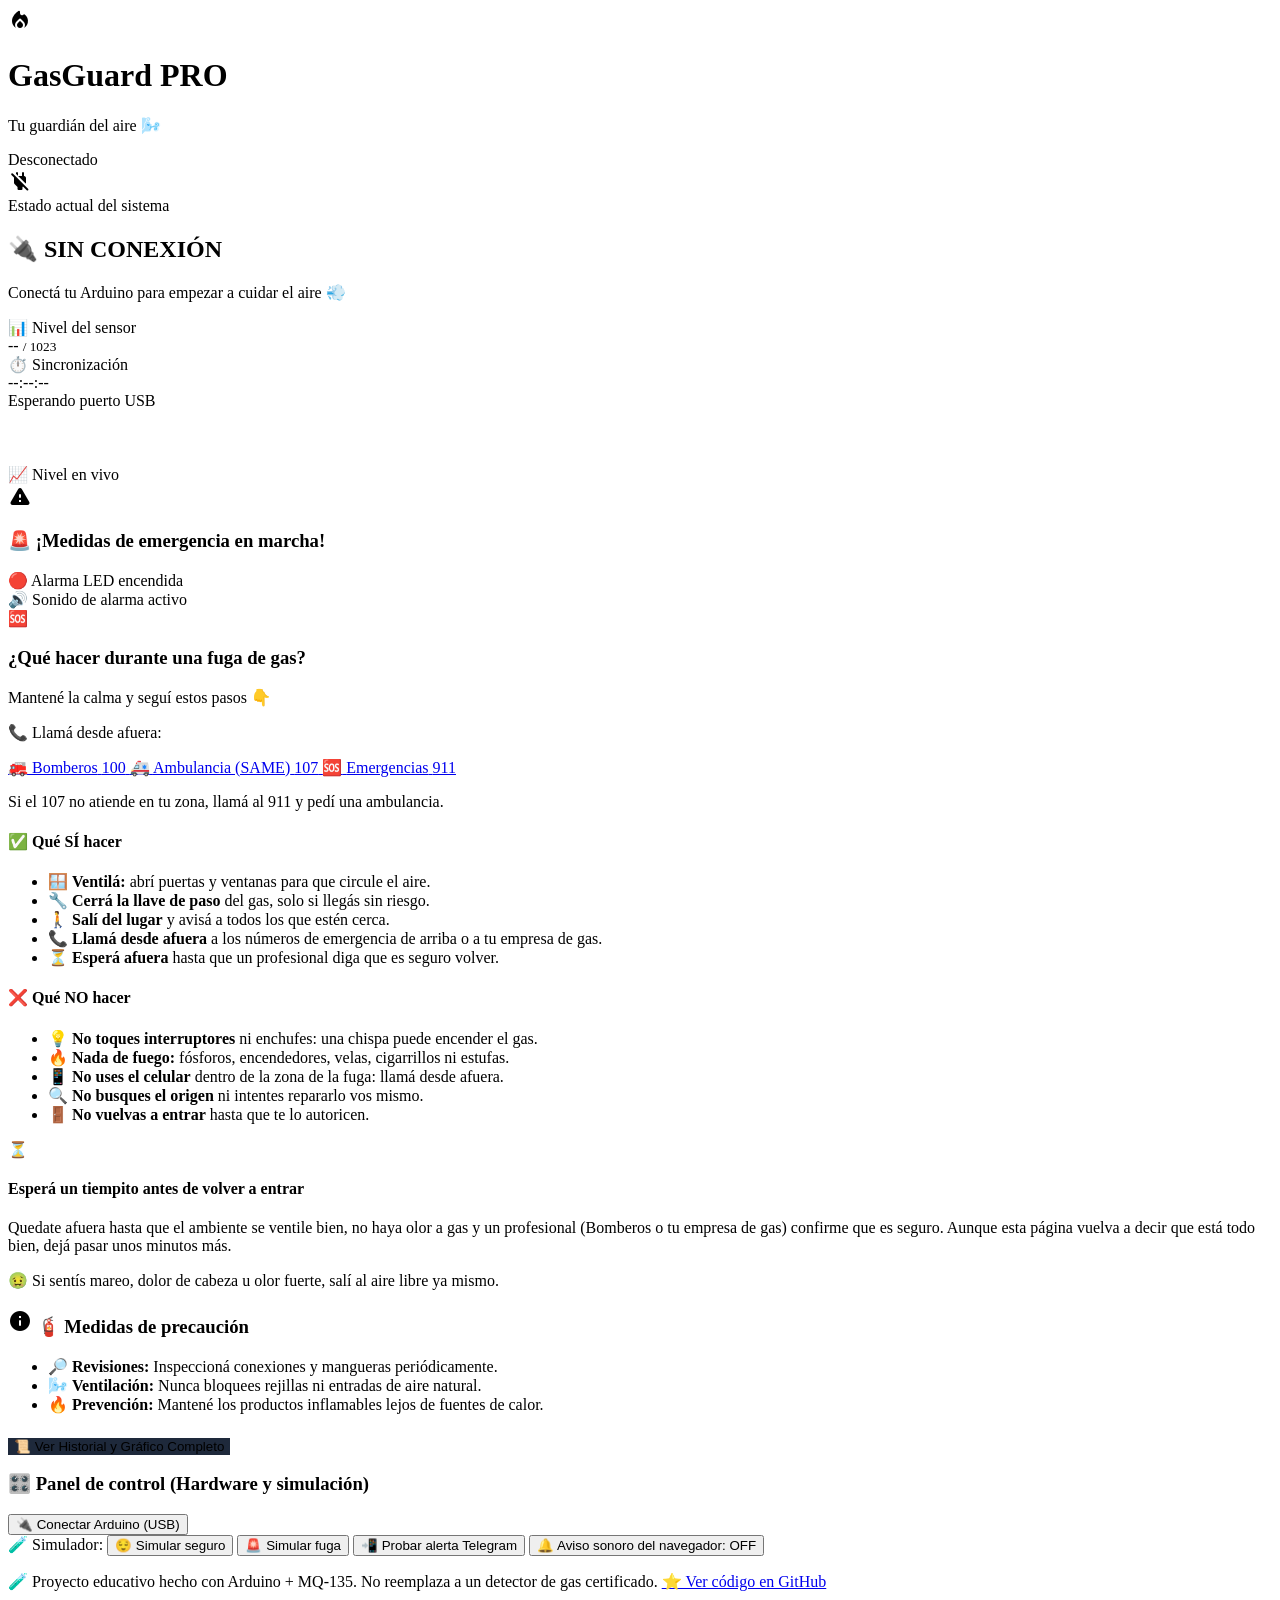
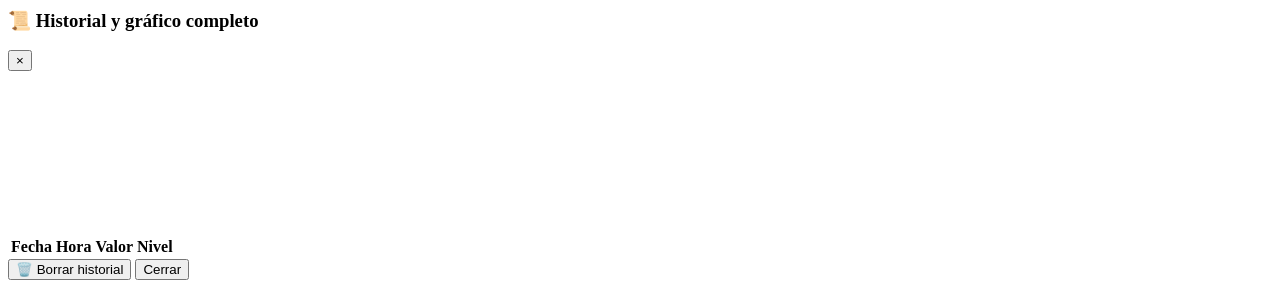
==== index.html @ 3f2c8351 "Alertas por Telegram (reemplaza WhatsApp) + purificacion automatica en README: 2 coolers AMD con rel" ====
<!DOCTYPE html>
<html lang="es">
<head>
    <meta charset="UTF-8">
    <meta name="viewport" content="width=device-width, initial-scale=1.0">
    <title>GasGuard Pro | Monitor IoT 🛡️</title>
    <meta name="theme-color" content="#0b0f19">
    <link rel="icon" href="data:image/svg+xml,%3Csvg xmlns='http://www.w3.org/2000/svg' viewBox='0 0 100 100'%3E%3Crect width='100' height='100' rx='22' fill='%230b0f19'/%3E%3Ctext x='50' y='70' font-size='52' text-anchor='middle'%3E🛡%3C/text%3E%3C/svg%3E">
    <link rel="stylesheet" href="estilos.css">
    <link href="https://fonts.googleapis.com/icon?family=Material+Icons+Round" rel="stylesheet">
    <link href="https://fonts.googleapis.com/css2?family=Inter:wght@400;600;700;800&display=swap" rel="stylesheet">
</head>
<body>

    <div class="dashboard-container">
        <!-- Cabecera del Dashboard -->
        <header class="dashboard-header">
            <div class="logo-area">
                <span class="material-icons-round">local_fire_department</span>
                <div>
                    <h1><span class="brand">GasGuard</span> <span class="pro-tag">PRO</span></h1>
                    <p class="tagline">Tu guardián del aire 🌬️</p>
                </div>
            </div>
            <div id="connectionBadge" class="badge badge-disconnected">
                <span class="dot"></span> Desconectado
            </div>
        </header>

        <!-- Panel Principal de Estado -->
        <section id="statusCard" class="main-card status-idle" aria-live="assertive">
            <div class="card-icon">
                <span class="material-icons-round" id="statusIcon">power_off</span>
            </div>
            <div class="card-info">
                <span class="label">Estado actual del sistema</span>
                <h2 id="statusText">🔌 SIN CONEXIÓN</h2>
                <p id="statusMsg" class="status-msg">Conectá tu Arduino para empezar a cuidar el aire 💨</p>
            </div>
        </section>

        <!-- Cuadrícula de Métricas -->
        <div class="metrics-grid">
            <div class="metric-card">
                <span class="metric-title">📊 Nivel del sensor</span>
                <div class="metric-value"><span id="ppmValue">--</span> <small>/ 1023</small></div>
                <div class="progress-bar">
                    <div id="ppmProgress" class="progress-fill fill-safe" style="width: 5%;"></div>
                </div>
            </div>

            <div class="metric-card">
                <span class="metric-title">⏱️ Sincronización</span>
                <div class="metric-value time" id="lastUpdate">--:--:--</div>
                <span class="metric-sub" id="sourceSub">Esperando puerto USB</span>
            </div>

            <div class="metric-card metric-live">
                <span class="metric-title">📈 Nivel en vivo</span>
                <canvas id="graficoEnVivo" class="grafico-en-vivo" height="70"></canvas>
            </div>
        </div>

        <!-- PANEL DE ACCIONES FÍSICAS (Aparece únicamente al detectar fuga) -->
        <div id="actionAlertPanel" class="action-alert-panel">
            <div class="alert-header">
                <span class="material-icons-round">warning</span>
                <h3>🚨 ¡Medidas de emergencia en marcha!</h3>
            </div>
            <div class="actions-grid">
                <div class="action-tag">🔴 Alarma LED encendida</div>
                <div class="action-tag">🔊 Sonido de alarma activo</div>
                <!-- Cuando agregues el servomotor y los ventiladores, descomentá estas dos líneas:
                <div class="action-tag">🪟 Ventanas abiertas (Servomotor)</div>
                <div class="action-tag">🌀 Ventiladores circulando aire</div>
                -->
                <div class="action-tag" id="tag-wsp" hidden>📲 Alerta enviada por Telegram</div>
            </div>
        </div>

        <!-- GUÍA DE EMERGENCIA (Aparece únicamente al detectar fuga) -->
        <section id="leakGuide" class="leak-guide">
            <div class="guide-header">
                <span class="guide-emoji">🆘</span>
                <div>
                    <h3>¿Qué hacer durante una fuga de gas?</h3>
                    <p>Mantené la calma y seguí estos pasos 👇</p>
                </div>
            </div>

            <!-- Números de emergencia (Argentina) -->
            <div class="emergency-numbers">
                <p class="numbers-title">📞 Llamá desde afuera:</p>
                <div class="numbers-grid">
                    <a class="number-card" href="tel:100">
                        <span class="number-emoji">🚒</span>
                        <span class="number-name">Bomberos</span>
                        <span class="number-value">100</span>
                    </a>
                    <a class="number-card" href="tel:107">
                        <span class="number-emoji">🚑</span>
                        <span class="number-name">Ambulancia (SAME)</span>
                        <span class="number-value">107</span>
                    </a>
                    <a class="number-card" href="tel:911">
                        <span class="number-emoji">🆘</span>
                        <span class="number-name">Emergencias</span>
                        <span class="number-value">911</span>
                    </a>
                </div>
                <p class="numbers-hint">Si el 107 no atiende en tu zona, llamá al 911 y pedí una ambulancia.</p>
            </div>

            <div class="guide-columns">
                <div class="guide-col guide-do">
                    <h4>✅ Qué SÍ hacer</h4>
                    <ul>
                        <li>🪟 <strong>Ventilá:</strong> abrí puertas y ventanas para que circule el aire.</li>
                        <li>🔧 <strong>Cerrá la llave de paso</strong> del gas, solo si llegás sin riesgo.</li>
                        <li>🚶 <strong>Salí del lugar</strong> y avisá a todos los que estén cerca.</li>
                        <li>📞 <strong>Llamá desde afuera</strong> a los números de emergencia de arriba o a tu empresa de gas.</li>
                        <li>⏳ <strong>Esperá afuera</strong> hasta que un profesional diga que es seguro volver.</li>
                    </ul>
                </div>

                <div class="guide-col guide-dont">
                    <h4>❌ Qué NO hacer</h4>
                    <ul>
                        <li>💡 <strong>No toques interruptores</strong> ni enchufes: una chispa puede encender el gas.</li>
                        <li>🔥 <strong>Nada de fuego:</strong> fósforos, encendedores, velas, cigarrillos ni estufas.</li>
                        <li>📱 <strong>No uses el celular</strong> dentro de la zona de la fuga: llamá desde afuera.</li>
                        <li>🔍 <strong>No busques el origen</strong> ni intentes repararlo vos mismo.</li>
                        <li>🚪 <strong>No vuelvas a entrar</strong> hasta que te lo autoricen.</li>
                    </ul>
                </div>
            </div>

            <div class="wait-box">
                <span class="wait-emoji">⏳</span>
                <div>
                    <h4>Esperá un tiempito antes de volver a entrar</h4>
                    <p>Quedate afuera hasta que el ambiente se ventile bien, no haya olor a gas y un profesional (Bomberos o tu empresa de gas) confirme que es seguro. Aunque esta página vuelva a decir que está todo bien, dejá pasar unos minutos más.</p>
                </div>
            </div>

            <p class="guide-note">🤢 Si sentís mareo, dolor de cabeza u olor fuerte, salí al aire libre ya mismo.</p>
        </section>

        <!-- SECCIÓN INFORMATIVA DE PRECAUCIONES (Siempre visible) -->
        <section class="info-section">
            <h3><span class="material-icons-round">info</span> 🧯 Medidas de precaución</h3>
            <ul class="precautions-list">
                <li>🔎 <strong>Revisiones:</strong> Inspeccioná conexiones y mangueras periódicamente.</li>
                <li>🌬️ <strong>Ventilación:</strong> Nunca bloquees rejillas ni entradas de aire natural.</li>
                <li>🔥 <strong>Prevención:</strong> Mantené los productos inflamables lejos de fuentes de calor.</li>
            </ul>
        </section>

        <!-- Panel de Control / Conexión USB y Simulador -->
        <footer class="control-panel">
            <!-- Pégalo aquí, dentro del panel de control -->
            <button class="btn btn-secondary" onclick="abrirHistorialModal()" style="margin-top: 8px; background: #1e293b; color: var(--accent); border: 1px solid var(--border-color);">📜 Ver Historial y Gráfico Completo</button>
            <h3>🎛️ Panel de control (Hardware y simulación)</h3>
            <div class="button-group">
                <button id="btnConectar" class="btn btn-primary" onclick="conectarArduino()">🔌 Conectar Arduino (USB)</button>
            </div>

            <div class="simulator-section">
                <span>🧪 Simulador:</span>
                <button class="btn-text safe" onclick="simularEstado('seguro')">😌 Simular seguro</button>
                <button class="btn-text danger" onclick="simularEstado('peligro')">🚨 Simular fuga</button>
                <button class="btn-text wsp" id="btnTg" onclick="probarAlertaTelegram()">📲 Probar alerta Telegram</button>
                <button class="btn-text warn" id="btnBeep" onclick="alternarBeepNavegador()">🔔 Aviso sonoro del navegador: OFF</button>
            </div>
        </footer>

        <p class="disclaimer">
            🧪 Proyecto educativo hecho con Arduino + MQ-135. No reemplaza a un detector de gas certificado.
            <a href="https://github.com/valengarcia09/Monitor-Fuga-de-Gas" target="_blank" rel="noopener">⭐ Ver código en GitHub</a>
        </p>
    </div>

    <!-- Historial completo (modal) -->
    <div id="historyModal" class="modal-overlay" onclick="if(event.target===this) cerrarHistorialModal()">
        <div class="modal-card">
            <div class="modal-header">
                <h3>📜 Historial y gráfico completo</h3>
                <button class="btn-cerrar-modal" onclick="cerrarHistorialModal()" aria-label="Cerrar historial">×</button>
            </div>
            <canvas id="graficoHistorial" class="grafico-historial" height="160"></canvas>
            <div class="tabla-scroll">
                <table class="tabla-historial">
                    <thead>
                        <tr><th>Fecha</th><th>Hora</th><th>Valor</th><th>Nivel</th></tr>
                    </thead>
                    <tbody id="cuerpoHistorial"></tbody>
                </table>
            </div>
            <div class="modal-botones">
                <button class="btn btn-secondary" onclick="limpiarHistorial()">🗑️ Borrar historial</button>
                <button class="btn btn-primary" onclick="cerrarHistorialModal()">Cerrar</button>
            </div>
        </div>
    </div>

    <script src="java.js"></script>
</body>
</html>
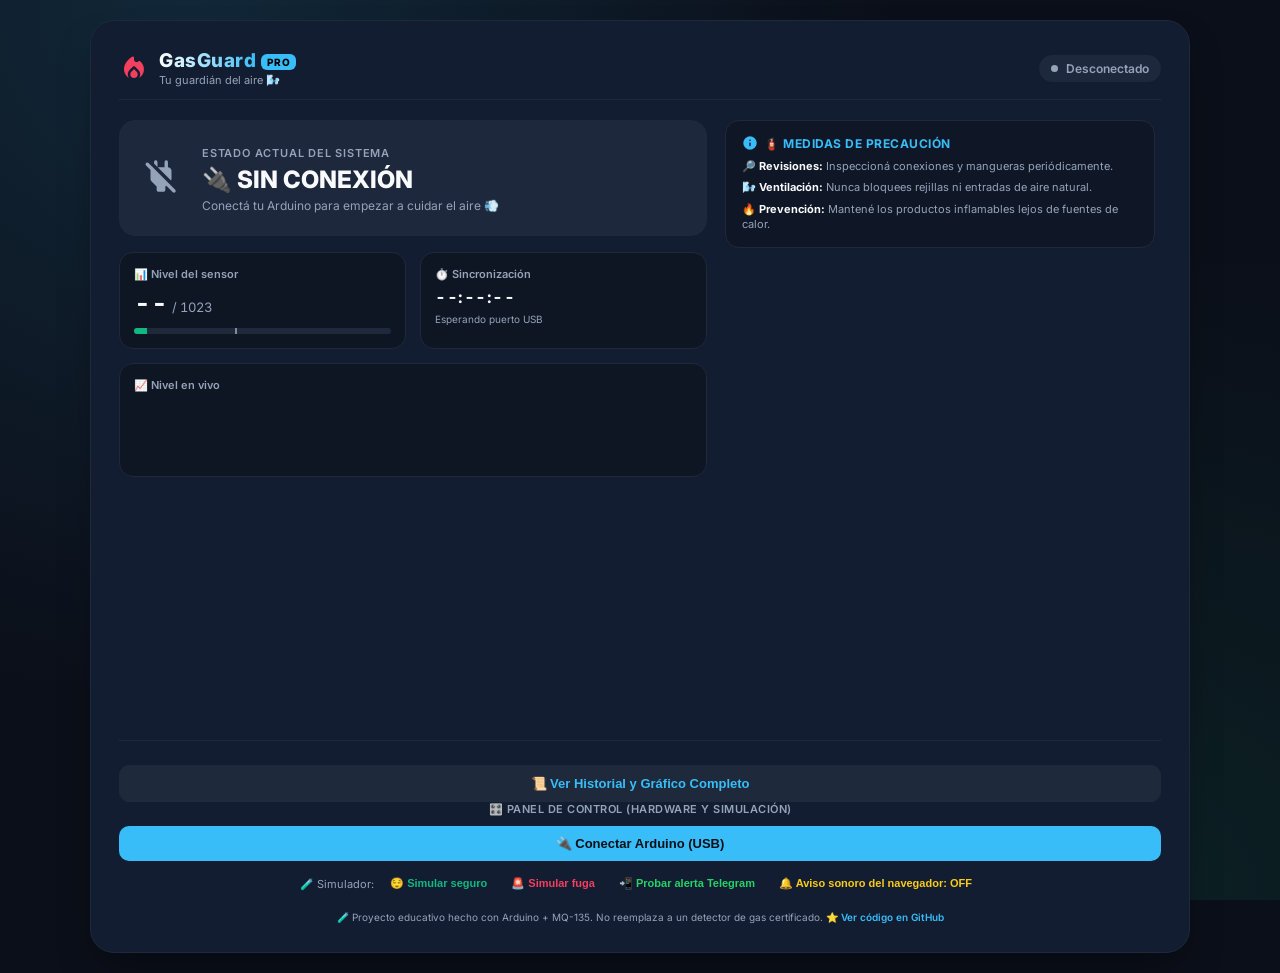
==== commit 5c47fe5a: "Alertas en panel lateral fijo: la pagina ya no se estira al detectar fuga (2 columnas en desktop)" ====
--- a/index.html
+++ b/index.html
@@ -27,6 +27,10 @@
             </div>
         </header>
 
+        <div class="dashboard-main">
+        <!-- Columna izquierda: estado, medidor y gráfico -->
+        <div class="col-monitor">
+
         <!-- Panel Principal de Estado -->
         <section id="statusCard" class="main-card status-idle" aria-live="assertive">
             <div class="card-icon">
@@ -61,6 +65,11 @@
             </div>
         </div>
 
+        </div><!-- /col-monitor -->
+
+        <!-- Columna derecha: alertas y guía de emergencia (a un costado, sin estirar la página) -->
+        <aside class="col-alertas">
+
         <!-- PANEL DE ACCIONES FÍSICAS (Aparece únicamente al detectar fuga) -->
         <div id="actionAlertPanel" class="action-alert-panel">
             <div class="alert-header">
@@ -70,10 +79,8 @@
             <div class="actions-grid">
                 <div class="action-tag">🔴 Alarma LED encendida</div>
                 <div class="action-tag">🔊 Sonido de alarma activo</div>
-                <!-- Cuando agregues el servomotor y los ventiladores, descomentá estas dos líneas:
-                <div class="action-tag">🪟 Ventanas abiertas (Servomotor)</div>
+                <div class="action-tag">🪟 Ventana abierta (Servomotor)</div>
                 <div class="action-tag">🌀 Ventiladores circulando aire</div>
-                -->
                 <div class="action-tag" id="tag-wsp" hidden>📲 Alerta enviada por Telegram</div>
             </div>
         </div>
@@ -156,6 +163,9 @@
             </ul>
         </section>
 
+        </aside><!-- /col-alertas -->
+        </div><!-- /dashboard-main -->
+
         <!-- Panel de Control / Conexión USB y Simulador -->
         <footer class="control-panel">
             <!-- Pégalo aquí, dentro del panel de control -->
--- a/estilos.css
+++ b/estilos.css
@@ -0,0 +1,537 @@
+:root {
+    --bg-main: #0b0f19;
+    --card-bg: #131d31;
+    --text-primary: #f8fafc;
+    --text-secondary: #94a3b8;
+    --safe: #10b981;
+    --safe-bg: rgba(16, 185, 129, 0.1);
+    --danger: #f43f5e;
+    --danger-bg: rgba(244, 63, 94, 0.1);
+    --accent: #38bdf8;
+    --border-color: #1e293b;
+}
+
+* { box-sizing: border-box; margin: 0; padding: 0; }
+
+body {
+    font-family: 'Inter', system-ui, -apple-system, sans-serif;
+    background-color: var(--bg-main);
+    background-image:
+        radial-gradient(circle at 15% 0%, rgba(56, 189, 248, 0.14), transparent 50%),
+        radial-gradient(circle at 90% 100%, rgba(16, 185, 129, 0.10), transparent 45%);
+    background-attachment: fixed;
+    color: var(--text-primary);
+    min-height: 100vh;
+    display: flex;
+    justify-content: center;
+    align-items: center;
+    padding: 20px;
+}
+
+/* Luces de sirena giratorias en el fondo (solo durante una fuga) */
+body::before,
+body::after {
+    content: '';
+    position: fixed;
+    top: 100%;
+    width: 180vmax;
+    height: 180vmax;
+    opacity: 0;
+    pointer-events: none;
+    z-index: 0;
+    transform: translate(-50%, -50%);
+    will-change: transform, opacity;
+    transition: opacity 0.5s ease;
+    /* Lámpara en el centro + dos haces opuestos, como una baliza giratoria */
+    background:
+        radial-gradient(circle closest-side, rgba(255, 23, 68, 0.35), transparent 4%),
+        conic-gradient(from 0deg,
+            rgba(255, 23, 68, 0.6) 0deg,
+            rgba(255, 23, 68, 0.28) 22deg,
+            transparent 55deg,
+            transparent 180deg,
+            rgba(255, 23, 68, 0.6) 180deg,
+            rgba(255, 23, 68, 0.28) 202deg,
+            transparent 235deg,
+            transparent 360deg);
+    -webkit-mask-image: radial-gradient(circle closest-side, #000 0%, rgba(0, 0, 0, 0.7) 55%, transparent 100%);
+    mask-image: radial-gradient(circle closest-side, #000 0%, rgba(0, 0, 0, 0.7) 55%, transparent 100%);
+}
+
+/* Una baliza en cada esquina inferior, girando en sentidos opuestos */
+body::before { left: 0;    animation: siren-cw 2.8s linear infinite paused; }
+body::after  { left: 100%; animation: siren-ccw 2.8s linear infinite paused; animation-delay: -0.7s; }
+
+body.leak-mode::before,
+body.leak-mode::after {
+    opacity: 1;
+    animation-play-state: running;
+}
+
+@keyframes siren-cw {
+    from { transform: translate(-50%, -50%) rotate(0deg); }
+    to   { transform: translate(-50%, -50%) rotate(360deg); }
+}
+@keyframes siren-ccw {
+    from { transform: translate(-50%, -50%) rotate(0deg); }
+    to   { transform: translate(-50%, -50%) rotate(-360deg); }
+}
+
+.dashboard-container {
+    position: relative;
+    z-index: 1;
+    width: 100%;
+    max-width: 620px;
+    background-color: var(--card-bg);
+    border: 1px solid var(--border-color);
+    border-radius: 24px;
+    padding: 28px;
+    box-shadow: 0 20px 40px -15px rgba(0, 0, 0, 0.5);
+    animation: fade-up 0.6s ease-out;
+}
+
+/* Layout en dos columnas (desktop): medidor a la izquierda, alertas a la derecha.
+   La columna de alertas tiene scroll propio: la página NO crece al detectar una fuga. */
+.dashboard-main { display: block; }
+
+@media (min-width: 980px) {
+    .dashboard-container { max-width: 1100px; }
+    .dashboard-main {
+        display: grid;
+        grid-template-columns: 1.35fr 1fr;
+        gap: 18px;
+        height: 620px;
+    }
+    .col-alertas {
+        overflow-y: auto;
+        padding-right: 6px;
+    }
+    .col-alertas::-webkit-scrollbar { width: 8px; }
+    .col-alertas::-webkit-scrollbar-track { background: transparent; }
+    .col-alertas::-webkit-scrollbar-thumb { background: var(--border-color); border-radius: 8px; }
+    /* La guía se lee mejor en una sola columna dentro del panel lateral */
+    .col-alertas .guide-columns { grid-template-columns: 1fr; }
+}
+
+@keyframes fade-up {
+    from { opacity: 0; transform: translateY(14px); }
+    to   { opacity: 1; transform: translateY(0); }
+}
+
+.dashboard-header {
+    display: flex;
+    justify-content: space-between;
+    align-items: center;
+    margin-bottom: 20px;
+    padding-bottom: 12px;
+    border-bottom: 1px solid var(--border-color);
+}
+
+.logo-area { display: flex; align-items: center; gap: 10px; }
+.logo-area > span { font-size: 30px; color: var(--danger); animation: flame 2.2s ease-in-out infinite; }
+.logo-area h1 { font-size: 19px; font-weight: 800; letter-spacing: 0.5px; }
+.brand {
+    background: linear-gradient(90deg, #ffffff, var(--accent));
+    -webkit-background-clip: text;
+    background-clip: text;
+    -webkit-text-fill-color: transparent;
+    color: transparent;
+}
+.tagline { font-size: 11px; color: var(--text-secondary); margin-top: 1px; }
+.pro-tag { background: var(--accent); color: #000; font-size: 10px; padding: 2px 6px; border-radius: 6px; font-weight: 800; vertical-align: middle; }
+
+@keyframes flame {
+    0%, 100% { transform: scale(1) rotate(0deg); }
+    50%      { transform: scale(1.12) rotate(-4deg); }
+}
+
+/* Estados de conexión */
+.badge { display: flex; align-items: center; gap: 8px; font-size: 12px; font-weight: 600; padding: 6px 12px; border-radius: 20px; }
+.badge-disconnected { background: rgba(148, 163, 184, 0.08); color: var(--text-secondary); }
+.badge-disconnected .dot { width: 7px; height: 7px; background: var(--text-secondary); border-radius: 50%; }
+.badge-connected { background: rgba(16, 185, 129, 0.15); color: var(--safe); }
+.badge-connected .dot { width: 7px; height: 7px; background: var(--safe); border-radius: 50%; box-shadow: 0 0 8px var(--safe); animation: blink 1.5s ease-in-out infinite; }
+
+@keyframes blink {
+    0%, 100% { opacity: 1; }
+    50%      { opacity: 0.35; }
+}
+
+/* Tarjeta Principal */
+.main-card {
+    display: flex;
+    align-items: center;
+    gap: 20px;
+    padding: 20px;
+    border-radius: 16px;
+    margin-bottom: 16px;
+    transition: all 0.4s cubic-bezier(0.4, 0, 0.2, 1);
+}
+
+.status-safe { background-color: var(--safe-bg); border: 1px solid rgba(16, 185, 129, 0.3); }
+.status-danger {
+    background-color: var(--danger-bg);
+    border: 1px solid var(--danger);
+    animation: alert-pulse 1.2s infinite alternate;
+}
+/* Estado neutral: sin conexión con el Arduino */
+.status-idle { background-color: rgba(148, 163, 184, 0.08); border: 1px solid var(--border-color); }
+
+@keyframes alert-pulse {
+    0% { box-shadow: 0 0 0 0 rgba(244, 63, 94, 0.4); }
+    100% { box-shadow: 0 0 20px 5px rgba(244, 63, 94, 0.2); }
+}
+
+.card-icon span { font-size: 42px; }
+.status-safe .card-icon span { color: var(--safe); }
+.status-danger .card-icon span { color: var(--danger); animation: shake 0.6s ease-in-out infinite; display: inline-block; }
+.status-idle .card-icon span { color: var(--text-secondary); }
+
+@keyframes shake {
+    0%, 100% { transform: rotate(0deg); }
+    25%      { transform: rotate(-8deg); }
+    75%      { transform: rotate(8deg); }
+}
+
+.card-info .label { font-size: 11px; color: var(--text-secondary); text-transform: uppercase; letter-spacing: 0.8px; font-weight: 600; }
+.card-info h2 { font-size: 24px; font-weight: 800; margin-top: 4px; }
+.status-msg { font-size: 12px; color: var(--text-secondary); margin-top: 4px; line-height: 1.4; }
+
+/* Métricas */
+.metrics-grid { display: grid; grid-template-columns: 1fr 1fr; gap: 14px; margin-bottom: 16px; }
+.metric-card {
+    background-color: rgba(11, 15, 25, 0.6);
+    border: 1px solid var(--border-color);
+    padding: 14px;
+    border-radius: 14px;
+    transition: transform 0.2s ease, border-color 0.2s ease;
+}
+.metric-card:hover { transform: translateY(-3px); border-color: var(--accent); }
+.metric-title { font-size: 11px; color: var(--text-secondary); display: block; margin-bottom: 6px; font-weight: 600; }
+.metric-value { font-size: 20px; font-weight: 700; }
+.metric-value small { font-size: 13px; color: var(--text-secondary); font-weight: normal; }
+.metric-value.time { font-size: 17px; letter-spacing: 0.5px; }
+.metric-sub { font-size: 10px; color: var(--text-secondary); margin-top: 6px; display: block; }
+
+.progress-bar { width: 100%; height: 6px; background-color: var(--border-color); border-radius: 3px; margin-top: 10px; overflow: hidden; }
+.progress-fill { height: 100%; transition: width 0.3s ease; }
+.fill-safe { background-color: var(--safe); }
+.fill-danger { background-color: var(--danger); }
+
+/* PANEL DE ACCIONES FÍSICAS (Oculto por defecto) */
+.action-alert-panel {
+    background: rgba(244, 63, 94, 0.12);
+    border: 1px solid var(--danger);
+    border-radius: 14px;
+    padding: 16px;
+    margin-bottom: 16px;
+    display: none;
+}
+
+.action-alert-panel.visible {
+    display: block;
+    animation: alert-pulse 1.2s infinite alternate;
+}
+
+.alert-header {
+    display: flex;
+    align-items: center;
+    gap: 8px;
+    color: var(--danger);
+    margin-bottom: 10px;
+}
+
+.alert-header span { font-size: 20px; }
+.alert-header h3 { font-size: 12px; text-transform: uppercase; letter-spacing: 0.5px; font-weight: 700; }
+
+.actions-grid {
+    display: grid;
+    grid-template-columns: 1fr 1fr;
+    gap: 8px;
+}
+
+.action-tag {
+    background: rgba(11, 15, 25, 0.7);
+    border: 1px solid rgba(244, 63, 94, 0.3);
+    padding: 8px 10px;
+    border-radius: 8px;
+    font-size: 11px;
+    font-weight: 600;
+    color: #fca5a5;
+}
+
+/* GUÍA DE EMERGENCIA: qué hacer y qué no (Oculta por defecto) */
+.leak-guide {
+    display: none;
+    background: linear-gradient(180deg, rgba(244, 63, 94, 0.10), rgba(11, 15, 25, 0.5));
+    border: 1px solid rgba(244, 63, 94, 0.5);
+    border-radius: 14px;
+    padding: 16px;
+    margin-bottom: 16px;
+}
+
+.leak-guide.visible {
+    display: block;
+    animation: slide-in 0.5s ease-out;
+}
+
+@keyframes slide-in {
+    from { opacity: 0; transform: translateY(-10px); }
+    to   { opacity: 1; transform: translateY(0); }
+}
+
+.guide-header { display: flex; align-items: center; gap: 12px; margin-bottom: 14px; }
+.guide-emoji { font-size: 34px; }
+.guide-header h3 { font-size: 15px; font-weight: 800; color: #ffffff; }
+.guide-header p { font-size: 12px; color: var(--text-secondary); margin-top: 2px; }
+
+.guide-columns { display: grid; grid-template-columns: 1fr 1fr; gap: 12px; }
+.guide-col { border-radius: 12px; padding: 12px; }
+.guide-do { background: rgba(16, 185, 129, 0.08); border: 1px solid rgba(16, 185, 129, 0.35); }
+.guide-dont { background: rgba(244, 63, 94, 0.08); border: 1px solid rgba(244, 63, 94, 0.35); }
+
+.guide-col h4 { font-size: 12px; text-transform: uppercase; letter-spacing: 0.5px; margin-bottom: 10px; }
+.guide-do h4 { color: var(--safe); }
+.guide-dont h4 { color: #fb7185; }
+
+.guide-col ul { list-style: none; display: flex; flex-direction: column; gap: 9px; }
+.guide-col li { font-size: 12px; line-height: 1.45; color: var(--text-secondary); }
+.guide-col li strong { color: var(--text-primary); }
+
+.guide-note {
+    margin-top: 12px;
+    font-size: 12px;
+    font-weight: 600;
+    text-align: center;
+    color: #fca5a5;
+    background: rgba(11, 15, 25, 0.6);
+    border-radius: 10px;
+    padding: 8px 10px;
+}
+
+/* Números de emergencia */
+.emergency-numbers { margin-bottom: 14px; }
+.numbers-title { font-size: 12px; font-weight: 700; color: #ffffff; margin-bottom: 8px; }
+.numbers-grid { display: grid; grid-template-columns: repeat(3, 1fr); gap: 8px; }
+.number-card {
+    display: flex;
+    flex-direction: column;
+    align-items: center;
+    gap: 2px;
+    text-align: center;
+    text-decoration: none;
+    background: rgba(11, 15, 25, 0.7);
+    border: 1px solid rgba(244, 63, 94, 0.45);
+    border-radius: 12px;
+    padding: 10px 6px;
+    color: var(--text-primary);
+    transition: transform 0.2s ease, background 0.2s ease;
+}
+.number-card:hover { transform: translateY(-2px); background: rgba(244, 63, 94, 0.18); }
+.number-emoji { font-size: 22px; }
+.number-name { font-size: 10px; font-weight: 600; color: var(--text-secondary); }
+.number-value { font-size: 24px; font-weight: 800; letter-spacing: 1px; color: #fb7185; }
+.numbers-hint { margin-top: 6px; font-size: 10px; text-align: center; color: var(--text-secondary); }
+
+/* Aviso: esperar antes de volver a entrar */
+.wait-box {
+    display: flex;
+    align-items: flex-start;
+    gap: 12px;
+    margin-top: 12px;
+    padding: 12px;
+    border-radius: 12px;
+    background: rgba(250, 204, 21, 0.08);
+    border: 1px solid rgba(250, 204, 21, 0.4);
+}
+.wait-emoji { font-size: 28px; }
+.wait-box h4 { font-size: 13px; font-weight: 800; color: #fde047; margin-bottom: 4px; }
+.wait-box p { font-size: 12px; line-height: 1.45; color: var(--text-secondary); }
+
+/* Sección informativa de precauciones */
+.info-section {
+    background-color: rgba(11, 15, 25, 0.4);
+    border: 1px solid var(--border-color);
+    border-radius: 14px;
+    padding: 14px 16px;
+    margin-bottom: 16px;
+}
+
+.info-section h3 {
+    font-size: 12px;
+    color: var(--accent);
+    margin-bottom: 8px;
+    text-transform: uppercase;
+    letter-spacing: 0.5px;
+    display: flex;
+    align-items: center;
+    gap: 6px;
+}
+
+.info-section h3 span { font-size: 16px; }
+
+.precautions-list {
+    list-style-type: none;
+    display: flex;
+    flex-direction: column;
+    gap: 6px;
+}
+
+.precautions-list li {
+    font-size: 11px;
+    color: var(--text-secondary);
+    line-height: 1.4;
+}
+
+.precautions-list li strong {
+    color: var(--text-primary);
+}
+
+/* Controles */
+.control-panel { border-top: 1px solid var(--border-color); padding-top: 16px; text-align: center; }
+.control-panel h3 { font-size: 11px; color: var(--text-secondary); margin-bottom: 10px; font-weight: 600; text-transform: uppercase; letter-spacing: 0.5px; }
+
+.btn { width: 100%; padding: 10px; border-radius: 10px; font-size: 13px; font-weight: 600; cursor: pointer; border: none; transition: filter 0.2s, transform 0.15s; }
+.btn:active { transform: scale(0.98); }
+.btn-primary { background: var(--accent); color: #0b0f19; }
+.btn-primary:hover { filter: brightness(1.1); }
+
+.simulator-section { margin-top: 12px; display: flex; align-items: center; justify-content: center; flex-wrap: wrap; gap: 8px; font-size: 11px; color: var(--text-secondary); }
+.btn-text { background: none; border: none; cursor: pointer; font-size: 11px; font-weight: 600; padding: 4px 8px; border-radius: 6px; }
+.btn-text.safe { color: var(--safe); }
+.btn-text.safe:hover { background: var(--safe-bg); }
+.btn-text.danger { color: var(--danger); }
+.btn-text.danger:hover { background: var(--danger-bg); }
+.btn-text.wsp { color: #25d366; }
+.btn-text.wsp:hover { background: rgba(37, 211, 102, 0.15); }
+.btn-text.warn { color: #facc15; }
+.btn-text.warn:hover { background: rgba(250, 204, 21, 0.12); }
+
+.disclaimer { margin-top: 16px; font-size: 10px; text-align: center; color: var(--text-secondary); line-height: 1.4; }
+
+/* ===== Estado PRECAUCIÓN (franja ámbar) ===== */
+.status-warn { background: var(--safe-bg); border: 1px solid rgba(250, 204, 21, 0.5); }
+.status-warn .card-icon { background: rgba(250, 204, 21, 0.14); }
+.status-warn .card-icon span { color: #facc15; }
+.fill-warn { background: linear-gradient(90deg, #facc15, #fb923c); }
+
+/* ===== Números tabulares y PPM más grande ===== */
+.metric-value { font-variant-numeric: tabular-nums; }
+#ppmValue { font-size: 26px; letter-spacing: -0.5px; }
+
+/* ===== Gráfico en vivo ===== */
+.metric-live { grid-column: 1 / -1; }
+.grafico-en-vivo { width: 100%; height: 64px; display: block; margin-top: 6px; }
+
+/* Marca del umbral sobre la barra de progreso */
+.progress-bar { position: relative; }
+.progress-bar::after {
+    content: '';
+    position: absolute;
+    top: -2px; bottom: -2px;
+    left: var(--umbral-left, 39.1%);
+    width: 2px;
+    background: rgba(255, 255, 255, 0.45);
+    border-radius: 2px;
+}
+
+/* ===== Badge MODO DEMO ===== */
+.badge-demo { background: rgba(250, 204, 21, 0.15); color: #facc15; }
+
+/* ===== Modal de historial ===== */
+.modal-overlay {
+    position: fixed; inset: 0;
+    background: rgba(2, 6, 12, 0.7);
+    display: none;
+    align-items: center; justify-content: center;
+    padding: 16px;
+    z-index: 50;
+}
+.modal-overlay.visible { display: flex; animation: modal-fade 0.25s ease-out; }
+@keyframes modal-fade { from { opacity: 0; } to { opacity: 1; } }
+
+.modal-card {
+    background: var(--card-bg);
+    border: 1px solid var(--border-color);
+    border-radius: 18px;
+    padding: 18px;
+    width: 100%;
+    max-width: 560px;
+    max-height: 86vh;
+    overflow-y: auto;
+    box-shadow: 0 30px 60px rgba(0, 0, 0, 0.55);
+}
+.modal-header { display: flex; align-items: center; justify-content: space-between; margin-bottom: 12px; }
+.modal-header h3 { font-size: 14px; font-weight: 800; }
+.btn-cerrar-modal {
+    width: 32px; height: 32px;
+    border-radius: 50%;
+    border: 1px solid var(--border-color);
+    background: none;
+    color: var(--text-secondary);
+    font-size: 18px;
+    cursor: pointer;
+}
+.btn-cerrar-modal:hover { color: var(--text-primary); border-color: var(--text-secondary); }
+
+.grafico-historial {
+    width: 100%; height: 150px; display: block;
+    background: rgba(11, 15, 25, 0.65);
+    border: 1px solid var(--border-color);
+    border-radius: 12px;
+    margin-bottom: 12px;
+}
+
+.tabla-scroll { max-height: 230px; overflow-y: auto; border: 1px solid var(--border-color); border-radius: 12px; }
+.tabla-historial { width: 100%; border-collapse: collapse; font-size: 11px; font-variant-numeric: tabular-nums; }
+.tabla-historial th {
+    position: sticky; top: 0;
+    background: #0d1424;
+    text-align: left;
+    padding: 8px 10px;
+    color: var(--text-secondary);
+    font-weight: 700;
+    text-transform: uppercase;
+    letter-spacing: 0.5px;
+    font-size: 10px;
+}
+.tabla-historial td { padding: 7px 10px; border-top: 1px solid rgba(30, 41, 59, 0.6); }
+
+.nivel-pill { display: inline-block; padding: 2px 8px; border-radius: 8px; font-weight: 700; font-size: 10px; }
+.nivel-tranqui { background: var(--safe-bg); color: var(--safe); }
+.nivel-precaucion { background: rgba(250, 204, 21, 0.14); color: #facc15; }
+.nivel-peligro { background: var(--danger-bg); color: var(--danger); }
+
+.modal-botones { display: flex; gap: 8px; margin-top: 12px; }
+.modal-botones .btn { flex: 1; }
+.btn-secondary { background: #1e293b; color: var(--accent); border: 1px solid var(--border-color); }
+
+.vacio-historial { text-align: center; padding: 18px 10px; color: var(--text-secondary); }
+
+/* ===== Accesibilidad: foco visible con teclado ===== */
+.btn-text:focus-visible,
+.number-card:focus-visible,
+.btn:focus-visible,
+.btn-cerrar-modal:focus-visible {
+    outline: 2px solid var(--accent);
+    outline-offset: 2px;
+}
+
+/* Link del GitHub en el footer */
+.disclaimer a { color: var(--accent); font-weight: 600; text-decoration: none; }
+.disclaimer a:hover { text-decoration: underline; }
+
+/* Celulares y pantallas angostas */
+@media (max-width: 520px) {
+    .dashboard-container { padding: 20px; }
+    .guide-columns { grid-template-columns: 1fr; }
+    .actions-grid { grid-template-columns: 1fr; }
+    .card-info h2 { font-size: 20px; }
+    #ppmValue { font-size: 22px; }
+}
+
+/* Respeta a quienes prefieren menos animaciones */
+@media (prefers-reduced-motion: reduce) {
+    *, *::before, *::after { animation: none !important; transition: none !important; }
+    body.leak-mode::before, body.leak-mode::after { opacity: 0.35; }
+}
